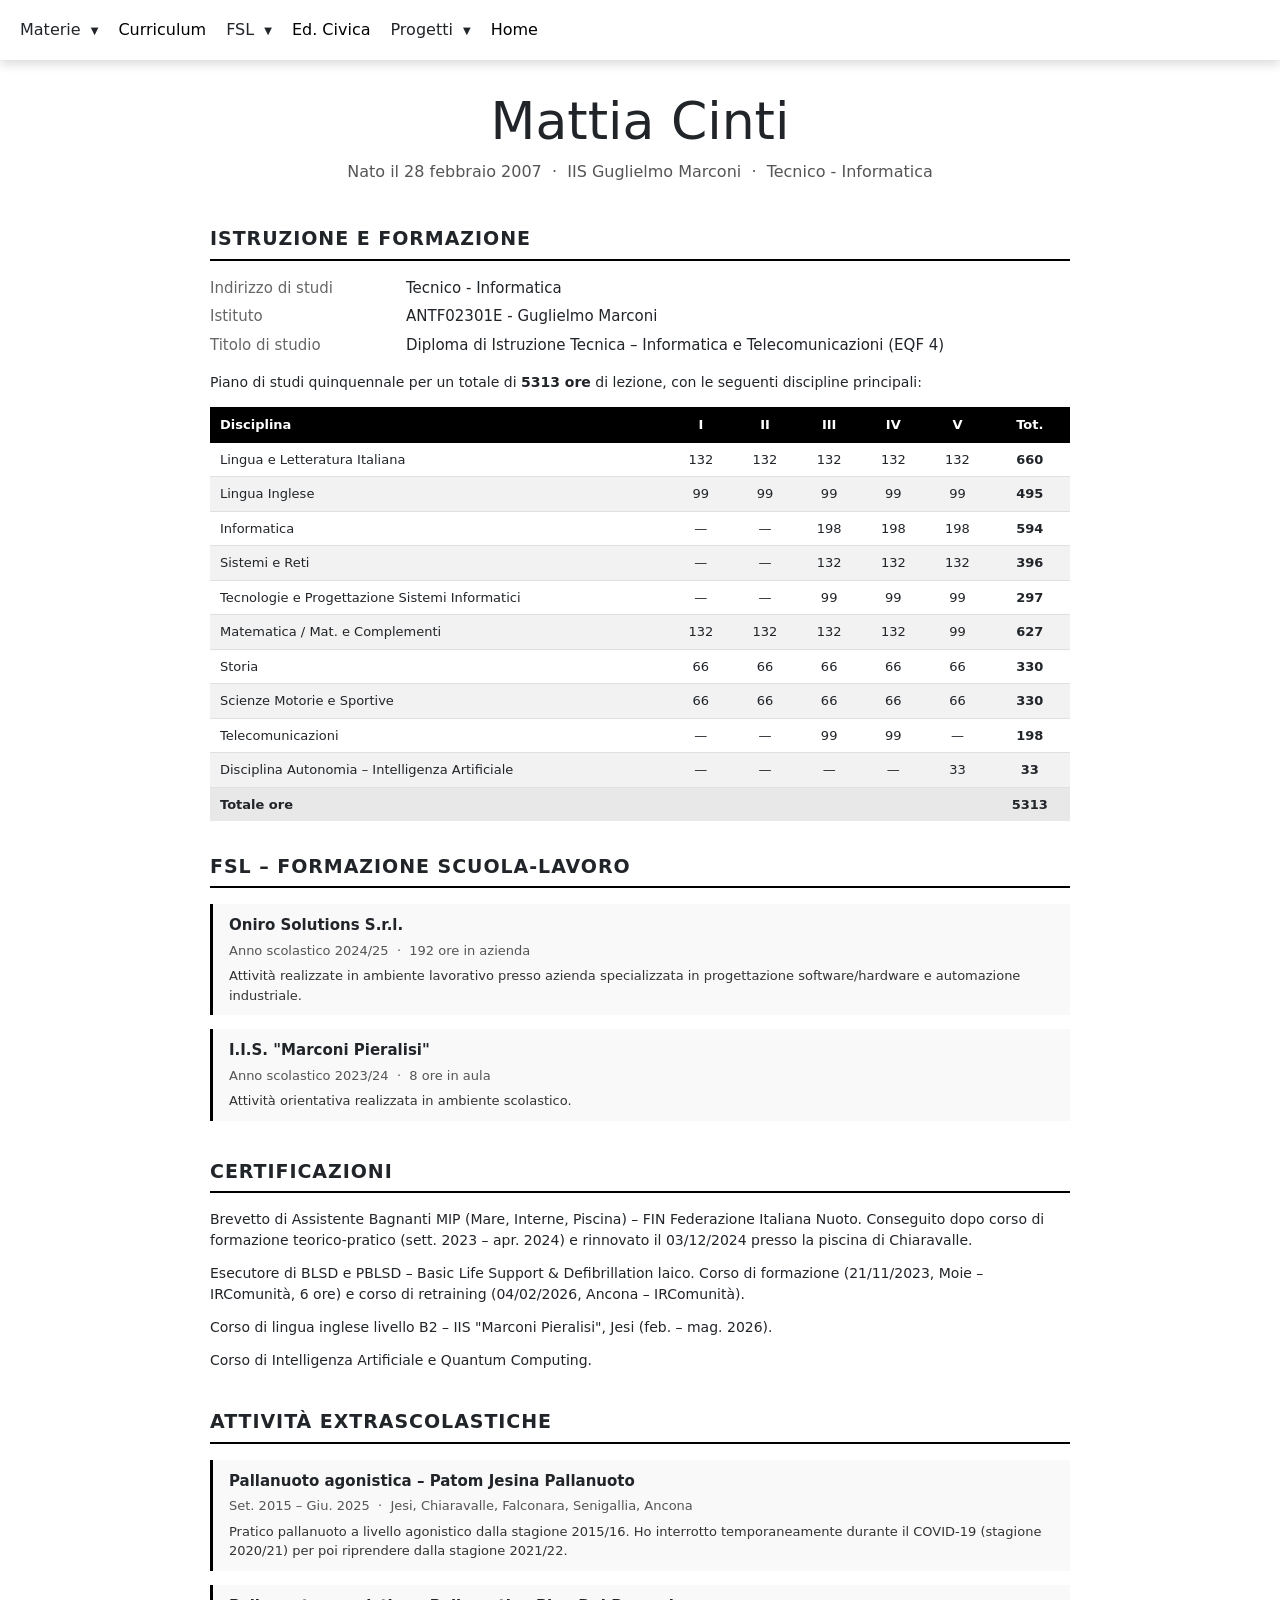
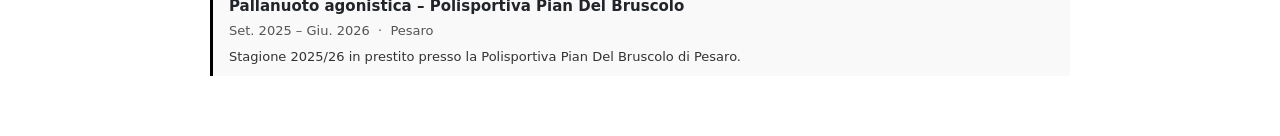
==== curriculum.html @ 4fc4c675 "Caricamento file" ====
<!DOCTYPE html>
<html lang="it">

<head>
    <link href="https://cdn.jsdelivr.net/npm/bootstrap@5.3.8/dist/css/bootstrap.min.css" rel="stylesheet"
        integrity="sha384-sRIl4kxILFvY47J16cr9ZwB07vP4J8+LH7qKQnuqkuIAvNWLzeN8tE5YBujZqJLB" crossorigin="anonymous">
    <script src="https://cdn.jsdelivr.net/npm/bootstrap@5.3.8/dist/js/bootstrap.bundle.min.js"
        integrity="sha384-FKyoEForCGlyvwx9Hj09JcYn3nv7wiPVlz7YYwJrWVcXK/BmnVDxM+D2scQbITxI"
        crossorigin="anonymous"></script>
    <link rel="stylesheet" href="style.css">
    <meta charset="UTF-8">
    <meta name="viewport" content="width=device-width, initial-scale=1.0">
    <title>Curriculum</title>
</head>

<body>
    <nav>
        <ul class="navbar">
            <li class="dropdown">
                <a data-text="Progetti">Materie <span class="freccia">▼</span></a>
                <ul class="dropdown-menu">
                    <li><a href="materie_umanistiche.html">Area umanistica</a></li>
                    <li><a href="materie_scientifiche.html">Area scientifica</a></li>
                </ul>
            </li>
            <li><a href="curriculum.html">Curriculum</a></li>
            <li class="dropdown">
                <a data-text="FSL">FSL <span class="freccia">▼</span></a>
                <ul class="dropdown-menu">
                    <li><a href="fsl_azienda_ospitante.html">L'azienda ospitante</a></li>
                    <li><a href="fsl_percorso.html">Il mio percorso</a></li>
                </ul>
            </li>
            <li><a href="ed_civica.html">Ed. Civica</a></li>
            <li class="dropdown">
                <a data-text="Progetti">Progetti <span class="freccia">▼</span></a>
                <ul class="dropdown-menu">
                    <li><a href="progetti_anno.html">Progetto dell'anno</a></li>
                    <li><a href="progetti_attività.html">Attività extrascolastiche</a></li>
                </ul>
            </li>
            <li><a href="home.html">Home</a></li>
        </ul>
    </nav>

    <main>
        <div class="curriculum">

            <h1>Mattia Cinti</h1>
            <p class="sottotitolo">Nato il 28 febbraio 2007 &nbsp;·&nbsp; IIS Guglielmo Marconi &nbsp;·&nbsp; Tecnico -
                Informatica</p>

            <!-- ISTRUZIONE E FORMAZIONE -->
            <div class="cv-section">
                <div class="cv-section-title">Istruzione e Formazione</div>

                <div class="cv-info-grid" style="margin-bottom:16px;">
                    <span class="label">Indirizzo di studi</span>
                    <span class="value">Tecnico - Informatica</span>
                    <span class="label">Istituto</span>
                    <span class="value">ANTF02301E - Guglielmo Marconi</span>
                    <span class="label">Titolo di studio</span>
                    <span class="value">Diploma di Istruzione Tecnica – Informatica e Telecomunicazioni (EQF 4)</span>
                </div>

                <p style="font-size: clamp(12px,1.8vw,14px); margin-bottom:14px;">
                    Piano di studi quinquennale per un totale di <strong>5313 ore</strong> di lezione, con le seguenti
                    discipline principali:
                </p>

                <div style="overflow-x:auto;">
                    <table class="cv-table">
                        <thead>
                            <tr>
                                <th>Disciplina</th>
                                <th style="text-align:center;">I</th>
                                <th style="text-align:center;">II</th>
                                <th style="text-align:center;">III</th>
                                <th style="text-align:center;">IV</th>
                                <th style="text-align:center;">V</th>
                                <th style="text-align:center;">Tot.</th>
                            </tr>
                        </thead>
                        <tbody>
                            <tr>
                                <td>Lingua e Letteratura Italiana</td>
                                <td style="text-align:center;">132</td>
                                <td style="text-align:center;">132</td>
                                <td style="text-align:center;">132</td>
                                <td style="text-align:center;">132</td>
                                <td style="text-align:center;">132</td>
                                <td style="text-align:center;"><strong>660</strong></td>
                            </tr>
                            <tr>
                                <td>Lingua Inglese</td>
                                <td style="text-align:center;">99</td>
                                <td style="text-align:center;">99</td>
                                <td style="text-align:center;">99</td>
                                <td style="text-align:center;">99</td>
                                <td style="text-align:center;">99</td>
                                <td style="text-align:center;"><strong>495</strong></td>
                            </tr>
                            <tr>
                                <td>Informatica</td>
                                <td style="text-align:center;">—</td>
                                <td style="text-align:center;">—</td>
                                <td style="text-align:center;">198</td>
                                <td style="text-align:center;">198</td>
                                <td style="text-align:center;">198</td>
                                <td style="text-align:center;"><strong>594</strong></td>
                            </tr>
                            <tr>
                                <td>Sistemi e Reti</td>
                                <td style="text-align:center;">—</td>
                                <td style="text-align:center;">—</td>
                                <td style="text-align:center;">132</td>
                                <td style="text-align:center;">132</td>
                                <td style="text-align:center;">132</td>
                                <td style="text-align:center;"><strong>396</strong></td>
                            </tr>
                            <tr>
                                <td>Tecnologie e Progettazione Sistemi Informatici</td>
                                <td style="text-align:center;">—</td>
                                <td style="text-align:center;">—</td>
                                <td style="text-align:center;">99</td>
                                <td style="text-align:center;">99</td>
                                <td style="text-align:center;">99</td>
                                <td style="text-align:center;"><strong>297</strong></td>
                            </tr>
                            <tr>
                                <td>Matematica / Mat. e Complementi</td>
                                <td style="text-align:center;">132</td>
                                <td style="text-align:center;">132</td>
                                <td style="text-align:center;">132</td>
                                <td style="text-align:center;">132</td>
                                <td style="text-align:center;">99</td>
                                <td style="text-align:center;"><strong>627</strong></td>
                            </tr>
                            <tr>
                                <td>Storia</td>
                                <td style="text-align:center;">66</td>
                                <td style="text-align:center;">66</td>
                                <td style="text-align:center;">66</td>
                                <td style="text-align:center;">66</td>
                                <td style="text-align:center;">66</td>
                                <td style="text-align:center;"><strong>330</strong></td>
                            </tr>
                            <tr>
                                <td>Scienze Motorie e Sportive</td>
                                <td style="text-align:center;">66</td>
                                <td style="text-align:center;">66</td>
                                <td style="text-align:center;">66</td>
                                <td style="text-align:center;">66</td>
                                <td style="text-align:center;">66</td>
                                <td style="text-align:center;"><strong>330</strong></td>
                            </tr>
                            <tr>
                                <td>Telecomunicazioni</td>
                                <td style="text-align:center;">—</td>
                                <td style="text-align:center;">—</td>
                                <td style="text-align:center;">99</td>
                                <td style="text-align:center;">99</td>
                                <td style="text-align:center;">—</td>
                                <td style="text-align:center;"><strong>198</strong></td>
                            </tr>
                            <tr>
                                <td>Disciplina Autonomia – Intelligenza Artificiale</td>
                                <td style="text-align:center;">—</td>
                                <td style="text-align:center;">—</td>
                                <td style="text-align:center;">—</td>
                                <td style="text-align:center;">—</td>
                                <td style="text-align:center;">33</td>
                                <td style="text-align:center;"><strong>33</strong></td>
                            </tr>
                        </tbody>
                        <tfoot>
                            <tr>
                                <td>Totale ore</td>
                                <td colspan="5"></td>
                                <td style="text-align:center;">5313</td>
                            </tr>
                        </tfoot>
                    </table>
                </div>
                <br>


                <!-- FSl -->
                <div class="cv-section">
                    <div class="cv-section-title">FSL – Formazione Scuola-Lavoro</div>

                    <div class="cv-card">
                        <div class="cv-card-title">Oniro Solutions S.r.l.</div>
                        <div class="cv-card-sub">Anno scolastico 2024/25 &nbsp;·&nbsp; 192 ore in azienda</div>
                        <div class="cv-card-desc">Attività realizzate in ambiente lavorativo presso azienda
                            specializzata in progettazione software/hardware e automazione industriale.</div>
                    </div>

                    <div class="cv-card">
                        <div class="cv-card-title">I.I.S. "Marconi Pieralisi"</div>
                        <div class="cv-card-sub">Anno scolastico 2023/24 &nbsp;·&nbsp; 8 ore in aula</div>
                        <div class="cv-card-desc">Attività orientativa realizzata in ambiente scolastico.</div>
                    </div>
                </div>

                <!-- CERTIFICAZIONI -->
                <div class="cv-section">
                    <div class="cv-section-title">Certificazioni</div>

                    <div class="cv-cert">
                        Brevetto di Assistente Bagnanti MIP (Mare, Interne, Piscina) – FIN Federazione Italiana Nuoto.
                        Conseguito dopo corso di formazione teorico-pratico (sett. 2023 – apr. 2024) e rinnovato il
                        03/12/2024 presso la piscina di Chiaravalle.
                    </div>

                    <div class="cv-cert">
                        Esecutore di BLSD e PBLSD – Basic Life Support &amp; Defibrillation laico. Corso di formazione
                        (21/11/2023, Moie – IRComunità, 6 ore) e corso di retraining (04/02/2026, Ancona – IRComunità).
                    </div>

                    <div class="cv-cert">
                        Corso di lingua inglese livello B2 – IIS "Marconi Pieralisi", Jesi (feb. – mag. 2026).
                    </div>

                    <div class="cv-cert">
                        Corso di Intelligenza Artificiale e Quantum Computing.
                    </div>
                </div>

                <!-- ATTIVITÀ EXTRASCOLASTICHE -->
                <div class="cv-section">
                    <div class="cv-section-title">Attività Extrascolastiche</div>

                    <div class="cv-card">
                        <div class="cv-card-title">Pallanuoto agonistica – Patom Jesina Pallanuoto</div>
                        <div class="cv-card-sub">Set. 2015 – Giu. 2025 &nbsp;·&nbsp; Jesi, Chiaravalle, Falconara,
                            Senigallia, Ancona</div>
                        <div class="cv-card-desc">Pratico pallanuoto a livello agonistico dalla stagione 2015/16. Ho
                            interrotto temporaneamente durante il COVID-19 (stagione 2020/21) per poi riprendere dalla
                            stagione 2021/22.</div>
                    </div>

                    <div class="cv-card">
                        <div class="cv-card-title">Pallanuoto agonistica – Polisportiva Pian Del Bruscolo</div>
                        <div class="cv-card-sub">Set. 2025 – Giu. 2026 &nbsp;·&nbsp; Pesaro</div>
                        <div class="cv-card-desc">Stagione 2025/26 in prestito presso la Polisportiva Pian Del Bruscolo
                            di Pesaro.</div>
                    </div>
                </div>

            </div>
    </main>

</body>

</html>
---- style.css ----
/*STILI PER INDEX E HOME*/
.home {
    border: 2px;
    margin-left: auto;
    margin-top: 300px;
    margin-right: auto;
    font-size: 15px; /* 1. Impedisce al testo di allargarsi all'infinito su schermi grandi */
    max-width: 500px;

    /* 2. Permette al blocco di stringersi fluidamente sugli schermi piccoli */
    width: 100%;

    /* Opzionale: distanzia il testo dai bordi dello schermo quando la pagina è piccolissima */
    padding: 0 20px;
    box-sizing: border-box;
}

.home h1 {
    text-align: center;
    /* Usiamo clamp anche qui: se la pagina si rimpicciolisce (anche in altezza), 
       il titolo gigante da 70px scende fino a un minimo di 28px per non occupare tutto lo schermo */
    font-size: clamp(28px, 6vw, 70px);
    margin-top: 20px;
    margin-bottom: 20px;
}

.home p {
    font-size: clamp(10px, 2vw, 15px);
}

p {
    margin-top: 0;
    /* Rimuove lo spazio sopra il paragrafo */
    margin-bottom: 8px;
    /* Riduce lo spazio sotto (il default del browser di solito è circa 16px) */
}

body {
    margin: 0;
    padding: -0;
}

/*-----------------------------------------------------*/

/*STILi DELLA NAVBAR*/
.navbar {
    position: -webkit-sticky;
    /* Supporto per versioni precedenti di Safari */
    position: sticky;
    /* Rende la navbar "appiccicosa" */
    position: fixed;
    /* Blocca la navbar rispetto allo schermo */
    top: 0;
    /* La attacca al bordo superiore */
    left: 0;
    /* La attacca al bordo sinistro */
    width: 100%;
    /* La fa estendere per tutta la larghezza */
    height: 60px;
    /* Imposta un'altezza alla navbar */
    background-color: #ffffff;
    z-index: 1000;
    /* Serve a far sì che la navbar passi SOPRA agli altri elementi */
    list-style: none;
    /* Rimuove i pallini neri della lista */
    margin: 0;
    /* Rimuove i margini predefiniti */
    padding: 0;
    /* Rimuove il rientro predefinito a sinistra */

    display: flex;
    /* Mette gli elementi uno di fianco all'altro */
    justify-content: flex-start;
    /* Allinea tutti gli elementi a SINISTRA */
    gap: 20px;
    /* Crea uno spazio uniforme tra un link e l'altro */
    padding: 15px 20px;
    /* Spazio interno per non far toccare i bordi dello schermo */
    box-shadow: 0 4px 10px rgba(0, 0, 0, 0.15);
    box-sizing: border-box;

}

.navbar a {
    text-decoration: none;
    /* !!! Questa è la riga che rimuove la sottolineatura !!! */
    color: #000000;
    /* Scegli il colore del testo (es. bianco) */
    transition: color 0.3s;
    /* Rende fluido il cambio colore al passaggio del mouse */
    font-weight: normal;
    /* Stato normale: testo regolare */
}

.navbar a:hover {
    font-weight: bold;
    /* Diventa in grassetto al passaggio del mouse */
}

/* Prepara il punto di ancoraggio per il sotto-menu */
.dropdown {
    position: relative;
}

/* 1. NASCONDILMENTO DI DEFAULT E STILE DEL SOTTO-MENU */
.dropdown-menu {
    display: none;
    /* Nasconde il menu di default */
    position: absolute;
    /* Lo sgancia dal flusso normale della navbar */
    top: 100%;
    /* Lo posiziona esattamente sotto la navbar */
    left: 0;
    background-color: #ffffff;
    /* Stesso colore della navbar per continuità */
    list-style: none;
    padding: 10px 0;
    margin: 0;
    min-width: 160px;
    /* Larghezza minima del rettangolo a tendina */
    box-shadow: 0 4px 10px rgba(0, 0, 0, 0.15);
    /* Ombra lieve sotto la tendina */
}

/* Stile dei link interni al sotto-menu */
.dropdown-menu li a {
    padding: 10px 20px;
    display: block;
    /* Fa sì che il link occupi tutta la riga */
    white-space: nowrap;
    /* Evita che il testo vada a capo */
}

/* 2. LA MAGIA: Fai comparire il menu quando passi il mouse su .dropdown */
.dropdown:hover .dropdown-menu {
    display: block;
    /* Mostra il menu in cascata */
}

/* Opzionale: un piccolo dettaglio estetico per la frecciatina */
.freccia {
    font-size: 10px;
    margin-left: 5px;
    vertical-align: middle;
}

/*STILI PER FSL*/
.fsl {
    border: 2px;
    margin-left: auto;
    margin-top: 100px;
    margin-right: auto;
    font-size: 15px;
    /* 1. Impedisce al testo di allargarsi all'infinito su schermi grandi */
    max-width: 1000px;

    /* 2. Permette al blocco di stringersi fluidamente sugli schermi piccoli */
    width: 100%;

    /* Opzionale: distanzia il testo dai bordi dello schermo quando la pagina è piccolissima */
    padding: 0 20px;
    box-sizing: border-box;
}

.immagine-centrata {

    display: block;
    /* 1. Trasforma l'immagine in un blocco */
    margin-left: auto;
    /* 2. Calcola automaticamente lo spazio a sinistra */
    margin-right: auto;
    /* 3. Calcola automaticamente lo spazio a destra */

    /* Opzionale: rende l'immagine responsive così non esce dagli schermi piccoli */
    max-width: 100%;
    height: auto;

}



/*STILE PER IL CURRICULUM*/
/* Stili specifici per la pagina curriculum */
.curriculum {
    margin-left: auto;
    margin-top: 90px;
    margin-right: auto;
    margin-bottom: 60px;
    max-width: 900px;
    width: 100%;
    padding: 0 20px;
    box-sizing: border-box;
    font-size: 15px;
}

.curriculum h1 {
    font-size: clamp(28px, 5vw, 52px);
    text-align: center;
    margin-bottom: 8px;
}

.curriculum .sottotitolo {
    text-align: center;
    font-size: clamp(12px, 2vw, 16px);
    color: #555;
    margin-bottom: 40px;
}

/* Sezioni principali */
.cv-section {
    margin-bottom: 36px;
}

.cv-section-title {
    font-size: clamp(14px, 2.2vw, 19px);
    font-weight: bold;
    border-bottom: 2px solid #000;
    padding-bottom: 6px;
    margin-bottom: 16px;
    text-transform: uppercase;
    letter-spacing: 0.05em;
}

/* Righe info base */
.cv-info-grid {
    display: grid;
    grid-template-columns: 180px 1fr;
    gap: 6px 16px;
    font-size: clamp(12px, 1.8vw, 15px);
}

.cv-info-grid .label {
    color: #666;
}

.cv-info-grid .value {
    font-weight: 500;
}

/* Card esperienza / attività */
.cv-card {
    border-left: 3px solid #000;
    padding: 10px 16px;
    margin-bottom: 14px;
    background-color: #f9f9f9;
}

.cv-card .cv-card-title {
    font-weight: bold;
    font-size: clamp(13px, 1.9vw, 15px);
    margin-bottom: 4px;
}

.cv-card .cv-card-sub {
    font-size: clamp(11px, 1.6vw, 13px);
    color: #555;
    margin-bottom: 4px;
}

.cv-card .cv-card-desc {
    font-size: clamp(11px, 1.6vw, 13px);
    color: #333;
    margin-top: 6px;
}

/* Tabella piano di studi */
.cv-table {
    width: 100%;
    border-collapse: collapse;
    font-size: clamp(10px, 1.5vw, 13px);
    margin-bottom: 8px;
}

.cv-table thead tr {
    background-color: #000;
    color: #fff;
}

.cv-table thead th {
    padding: 8px 10px;
    text-align: left;
    font-weight: 600;
}

.cv-table tbody tr:nth-child(even) {
    background-color: #f2f2f2;
}

.cv-table tbody td {
    padding: 7px 10px;
    border-bottom: 1px solid #e0e0e0;
}

.cv-table tfoot tr {
    background-color: #e8e8e8;
    font-weight: bold;
}

.cv-table tfoot td {
    padding: 7px 10px;
}

/* Certificazioni */
.cv-cert {
    display: flex;
    align-items: flex-start;
    gap: 12px;
    margin-bottom: 12px;
    font-size: clamp(12px, 1.7vw, 14px);
}
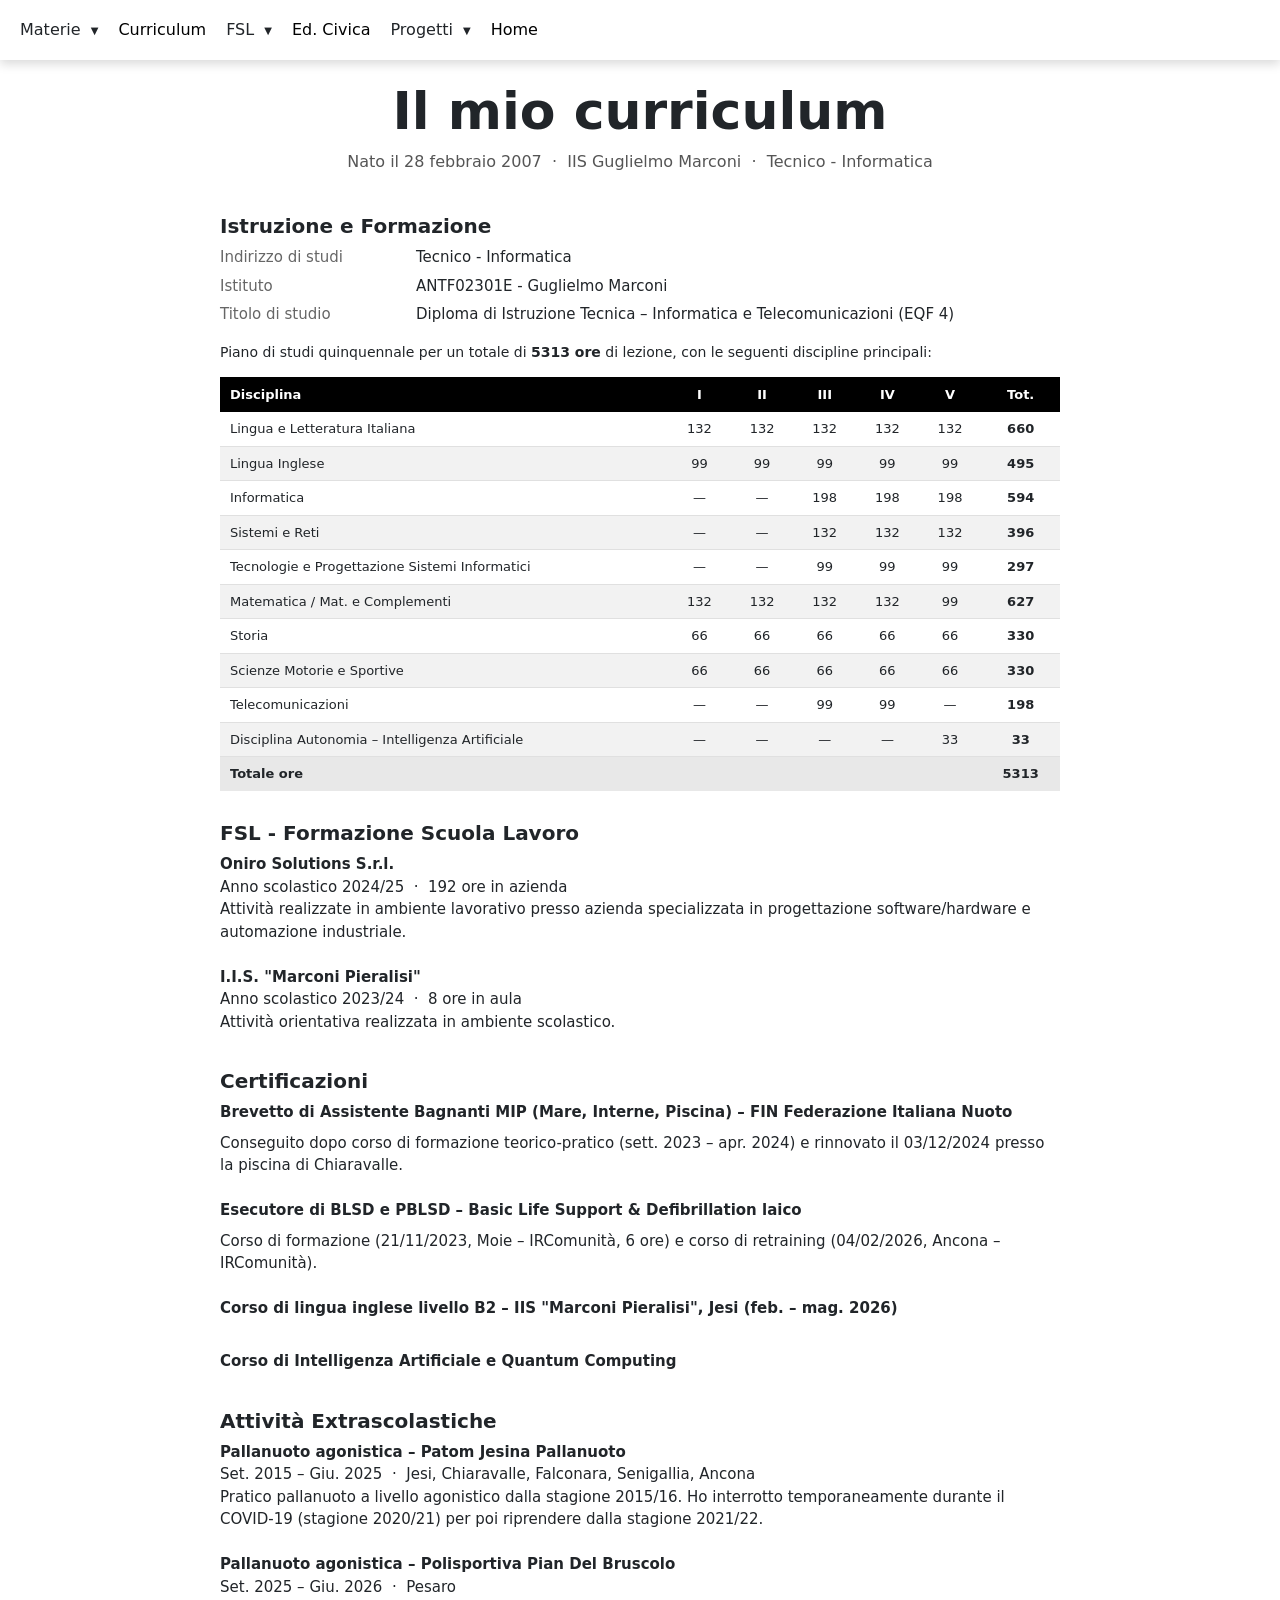
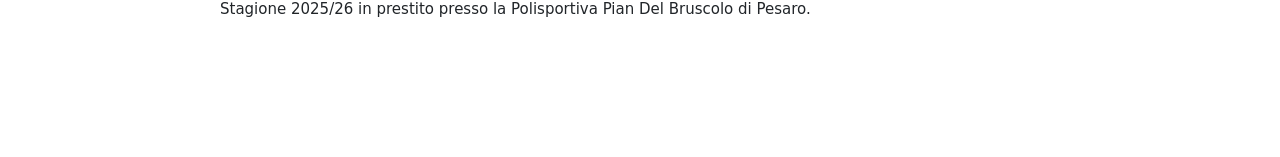
==== commit e97bf6c9: "Modifiche grafiche e strutturali al sito" ====
--- a/curriculum.html
+++ b/curriculum.html
@@ -39,20 +39,20 @@
                     <li><a href="progetti_attività.html">Attività extrascolastiche</a></li>
                 </ul>
             </li>
-            <li><a href="home.html">Home</a></li>
+            <li><a href="index.html">Home</a></li>
         </ul>
     </nav>
 
     <main>
         <div class="curriculum">
 
-            <h1>Mattia Cinti</h1>
+            <h1><b>Il mio curriculum</b></h1>
             <p class="sottotitolo">Nato il 28 febbraio 2007 &nbsp;·&nbsp; IIS Guglielmo Marconi &nbsp;·&nbsp; Tecnico -
                 Informatica</p>
 
             <!-- ISTRUZIONE E FORMAZIONE -->
             <div class="cv-section">
-                <div class="cv-section-title">Istruzione e Formazione</div>
+                <div><h5><b>Istruzione e Formazione</b></h5></div>
 
                 <div class="cv-info-grid" style="margin-bottom:16px;">
                     <span class="label">Indirizzo di studi</span>
@@ -187,17 +187,18 @@
 
                 <!-- FSl -->
                 <div class="cv-section">
-                    <div class="cv-section-title">FSL – Formazione Scuola-Lavoro</div>
-
-                    <div class="cv-card">
-                        <div class="cv-card-title">Oniro Solutions S.r.l.</div>
-                        <div class="cv-card-sub">Anno scolastico 2024/25 &nbsp;·&nbsp; 192 ore in azienda</div>
-                        <div class="cv-card-desc">Attività realizzate in ambiente lavorativo presso azienda
+                    <h5><b>FSL - Formazione Scuola Lavoro</b></h5>
+
+                    <div class="">
+                        <div><b>Oniro Solutions S.r.l.</b></div>
+                        <div>Anno scolastico 2024/25 &nbsp;·&nbsp; 192 ore in azienda</div>
+                        <div>Attività realizzate in ambiente lavorativo presso azienda
                             specializzata in progettazione software/hardware e automazione industriale.</div>
                     </div>
-
-                    <div class="cv-card">
-                        <div class="cv-card-title">I.I.S. "Marconi Pieralisi"</div>
+                    <br>
+
+                    <div>
+                        <div class="cv-card-title"><b>I.I.S. "Marconi Pieralisi"</b></div>
                         <div class="cv-card-sub">Anno scolastico 2023/24 &nbsp;·&nbsp; 8 ore in aula</div>
                         <div class="cv-card-desc">Attività orientativa realizzata in ambiente scolastico.</div>
                     </div>
@@ -205,45 +206,48 @@
 
                 <!-- CERTIFICAZIONI -->
                 <div class="cv-section">
-                    <div class="cv-section-title">Certificazioni</div>
-
-                    <div class="cv-cert">
-                        Brevetto di Assistente Bagnanti MIP (Mare, Interne, Piscina) – FIN Federazione Italiana Nuoto.
-                        Conseguito dopo corso di formazione teorico-pratico (sett. 2023 – apr. 2024) e rinnovato il
+                    <h5><b>Certificazioni</b></h5>
+
+                    <div>
+                        <p><b>Brevetto di Assistente Bagnanti MIP (Mare, Interne, Piscina) – FIN Federazione Italiana Nuoto</b></p> Conseguito dopo corso di formazione teorico-pratico (sett. 2023 – apr. 2024) e rinnovato il
                         03/12/2024 presso la piscina di Chiaravalle.
                     </div>
-
-                    <div class="cv-cert">
-                        Esecutore di BLSD e PBLSD – Basic Life Support &amp; Defibrillation laico. Corso di formazione
+                    <br>
+
+                    <div>
+                        <p><b>Esecutore di BLSD e PBLSD – Basic Life Support &amp; Defibrillation laico</b></p>
+                        Corso di formazione
                         (21/11/2023, Moie – IRComunità, 6 ore) e corso di retraining (04/02/2026, Ancona – IRComunità).
                     </div>
-
-                    <div class="cv-cert">
-                        Corso di lingua inglese livello B2 – IIS "Marconi Pieralisi", Jesi (feb. – mag. 2026).
-                    </div>
-
-                    <div class="cv-cert">
-                        Corso di Intelligenza Artificiale e Quantum Computing.
+                    <br>
+
+                    <div>
+                        <p><b>Corso di lingua inglese livello B2 – IIS "Marconi Pieralisi", Jesi (feb. – mag. 2026)</b></p>
+                    </div>
+                    <br>
+
+                    <div>
+                        <p><b>Corso di Intelligenza Artificiale e Quantum Computing</b></p>
                     </div>
                 </div>
 
                 <!-- ATTIVITÀ EXTRASCOLASTICHE -->
-                <div class="cv-section">
-                    <div class="cv-section-title">Attività Extrascolastiche</div>
-
-                    <div class="cv-card">
-                        <div class="cv-card-title">Pallanuoto agonistica – Patom Jesina Pallanuoto</div>
-                        <div class="cv-card-sub">Set. 2015 – Giu. 2025 &nbsp;·&nbsp; Jesi, Chiaravalle, Falconara,
+                <div>
+                    <h5><b>Attività Extrascolastiche</b></h5>
+
+                    <div>
+                        <div><b>Pallanuoto agonistica – Patom Jesina Pallanuoto</b></div>
+                        <div>Set. 2015 – Giu. 2025 &nbsp;·&nbsp; Jesi, Chiaravalle, Falconara,
                             Senigallia, Ancona</div>
-                        <div class="cv-card-desc">Pratico pallanuoto a livello agonistico dalla stagione 2015/16. Ho
+                        <div>Pratico pallanuoto a livello agonistico dalla stagione 2015/16. Ho
                             interrotto temporaneamente durante il COVID-19 (stagione 2020/21) per poi riprendere dalla
                             stagione 2021/22.</div>
                     </div>
-
-                    <div class="cv-card">
-                        <div class="cv-card-title">Pallanuoto agonistica – Polisportiva Pian Del Bruscolo</div>
-                        <div class="cv-card-sub">Set. 2025 – Giu. 2026 &nbsp;·&nbsp; Pesaro</div>
-                        <div class="cv-card-desc">Stagione 2025/26 in prestito presso la Polisportiva Pian Del Bruscolo
+                    <br>
+                    <div>
+                        <div><b>Pallanuoto agonistica – Polisportiva Pian Del Bruscolo</b></div>
+                        <div>Set. 2025 – Giu. 2026 &nbsp;·&nbsp; Pesaro</div>
+                        <div>Stagione 2025/26 in prestito presso la Polisportiva Pian Del Bruscolo
                             di Pesaro.</div>
                     </div>
                 </div>
--- a/style.css
+++ b/style.css
@@ -2,16 +2,17 @@
 .home {
     border: 2px;
     margin-left: auto;
-    margin-top: 300px;
+    margin-top: 120px;
     margin-right: auto;
     font-size: 15px; /* 1. Impedisce al testo di allargarsi all'infinito su schermi grandi */
     max-width: 500px;
+    margin-bottom: 0 30px;
 
     /* 2. Permette al blocco di stringersi fluidamente sugli schermi piccoli */
     width: 100%;
 
     /* Opzionale: distanzia il testo dai bordi dello schermo quando la pagina è piccolissima */
-    padding: 0 20px;
+    padding: 0 30px;
     box-sizing: border-box;
 }
 
@@ -144,11 +145,36 @@
     vertical-align: middle;
 }
 
+/* ---------------------------------------------------
+   NAVBAR RESPONSIVE – schermi piccoli (telefono verticale)
+   --------------------------------------------------- */
+@media (max-width: 600px) {
+    .navbar {
+        gap: 10px;        /* Riduce lo spazio tra i link */
+        padding: 0 10px;  /* Riduce il padding laterale */
+    }
+
+    .navbar a {
+        font-size: 12px;  /* Rimpicciolisce il testo dei link */
+    }
+}
+
+@media (max-width: 430px) {
+    .navbar a {
+        font-size: 11px;
+    }
+
+    .navbar {
+        gap: 6px;
+        padding: 0 8px;
+    }
+}
+
 /*STILI PER FSL*/
 .fsl {
     border: 2px;
     margin-left: auto;
-    margin-top: 100px;
+    margin-top: 80px;
     margin-right: auto;
     font-size: 15px;
     /* 1. Impedisce al testo di allargarsi all'infinito su schermi grandi */
@@ -158,8 +184,9 @@
     width: 100%;
 
     /* Opzionale: distanzia il testo dai bordi dello schermo quando la pagina è piccolissima */
-    padding: 0 20px;
+    padding: 0 40px 40px 40px;
     box-sizing: border-box;
+    margin-bottom: 60px;
 }
 
 .immagine-centrata {
@@ -177,18 +204,16 @@
 
 }
 
-
-
 /*STILE PER IL CURRICULUM*/
 /* Stili specifici per la pagina curriculum */
 .curriculum {
     margin-left: auto;
-    margin-top: 90px;
+    margin-top: 80px;
     margin-right: auto;
     margin-bottom: 60px;
     max-width: 900px;
     width: 100%;
-    padding: 0 20px;
+    padding: 0 30px 40px 30px;
     box-sizing: border-box;
     font-size: 15px;
 }
@@ -211,15 +236,6 @@
     margin-bottom: 36px;
 }
 
-.cv-section-title {
-    font-size: clamp(14px, 2.2vw, 19px);
-    font-weight: bold;
-    border-bottom: 2px solid #000;
-    padding-bottom: 6px;
-    margin-bottom: 16px;
-    text-transform: uppercase;
-    letter-spacing: 0.05em;
-}
 
 /* Righe info base */
 .cv-info-grid {
@@ -243,24 +259,6 @@
     padding: 10px 16px;
     margin-bottom: 14px;
     background-color: #f9f9f9;
-}
-
-.cv-card .cv-card-title {
-    font-weight: bold;
-    font-size: clamp(13px, 1.9vw, 15px);
-    margin-bottom: 4px;
-}
-
-.cv-card .cv-card-sub {
-    font-size: clamp(11px, 1.6vw, 13px);
-    color: #555;
-    margin-bottom: 4px;
-}
-
-.cv-card .cv-card-desc {
-    font-size: clamp(11px, 1.6vw, 13px);
-    color: #333;
-    margin-top: 6px;
 }
 
 /* Tabella piano di studi */
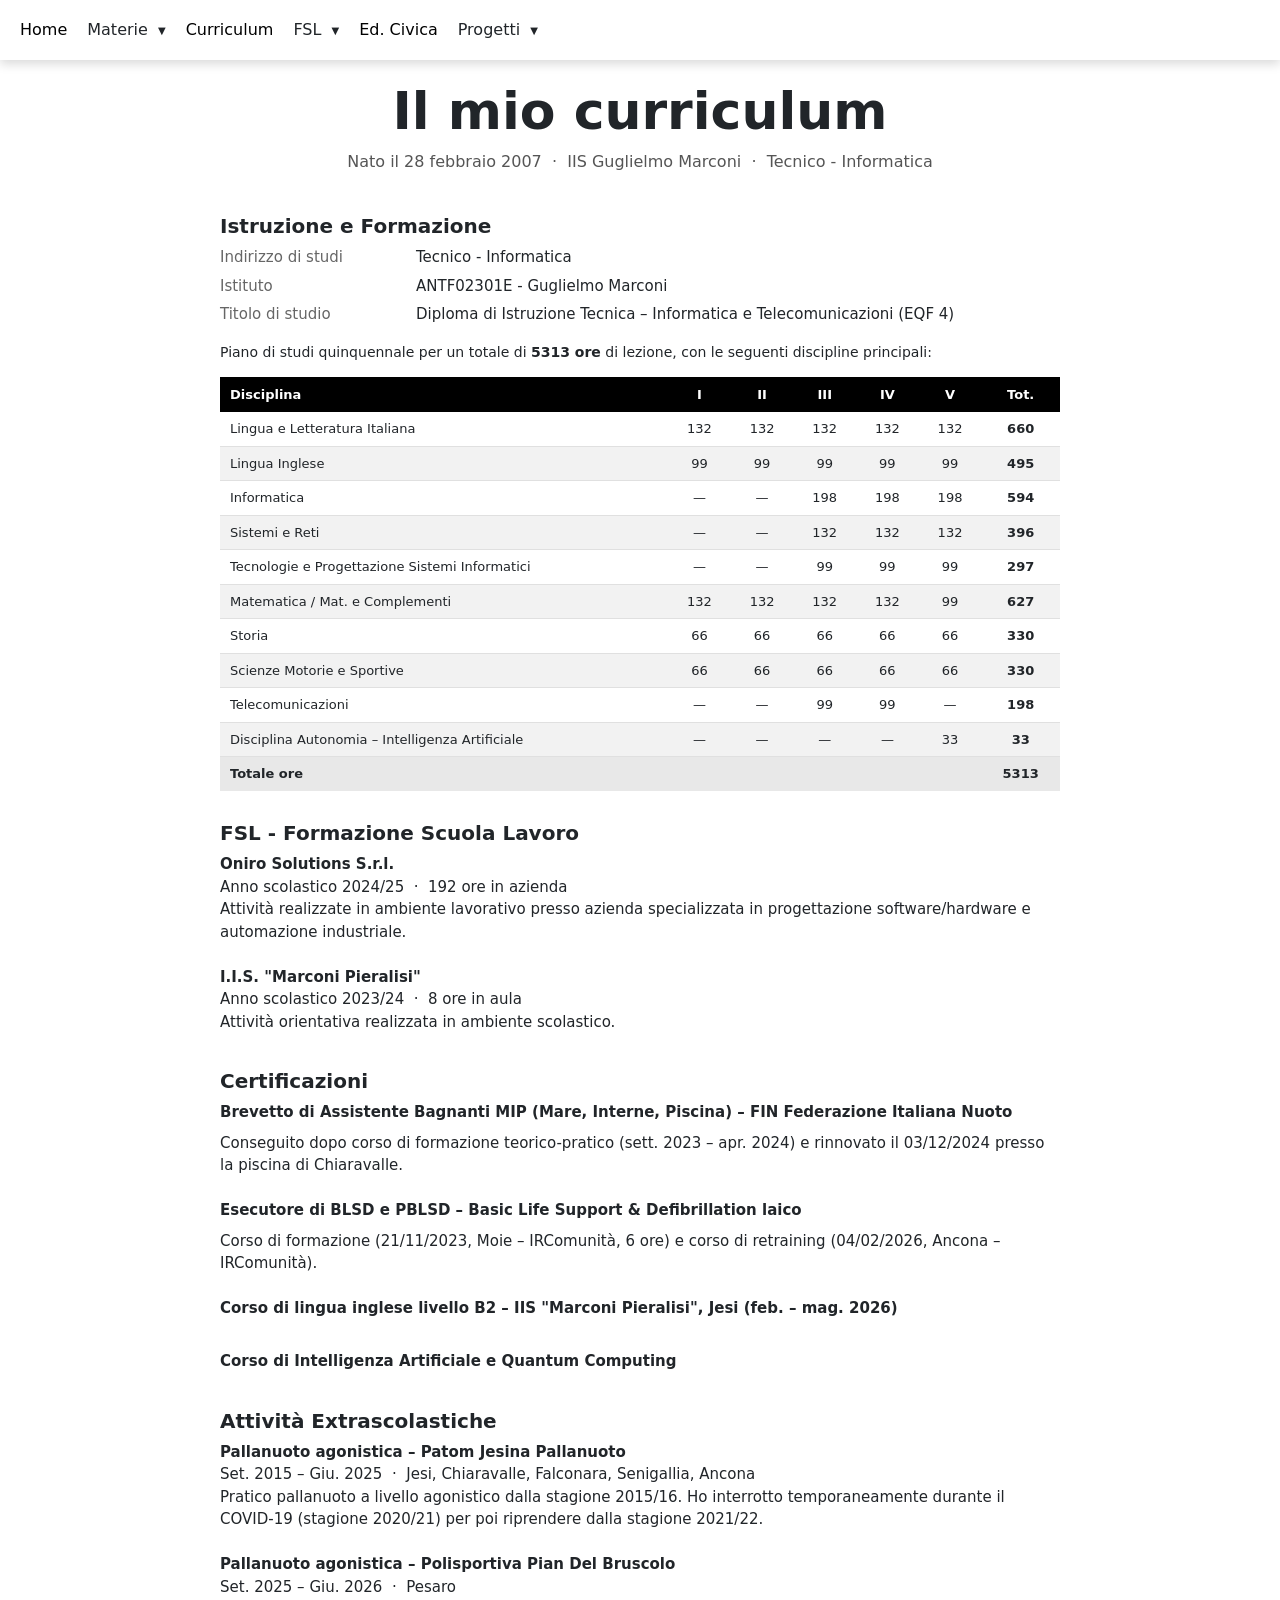
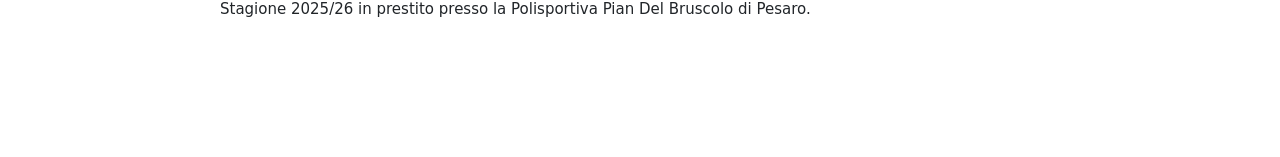
==== commit 9aec5025: "Spostamento sezione home" ====
--- a/curriculum.html
+++ b/curriculum.html
@@ -16,6 +16,7 @@
 <body>
     <nav>
         <ul class="navbar">
+            <li><a href="index.html">Home</a></li>
             <li class="dropdown">
                 <a data-text="Progetti">Materie <span class="freccia">▼</span></a>
                 <ul class="dropdown-menu">
@@ -39,7 +40,7 @@
                     <li><a href="progetti_attività.html">Attività extrascolastiche</a></li>
                 </ul>
             </li>
-            <li><a href="index.html">Home</a></li>
+            
         </ul>
     </nav>
 
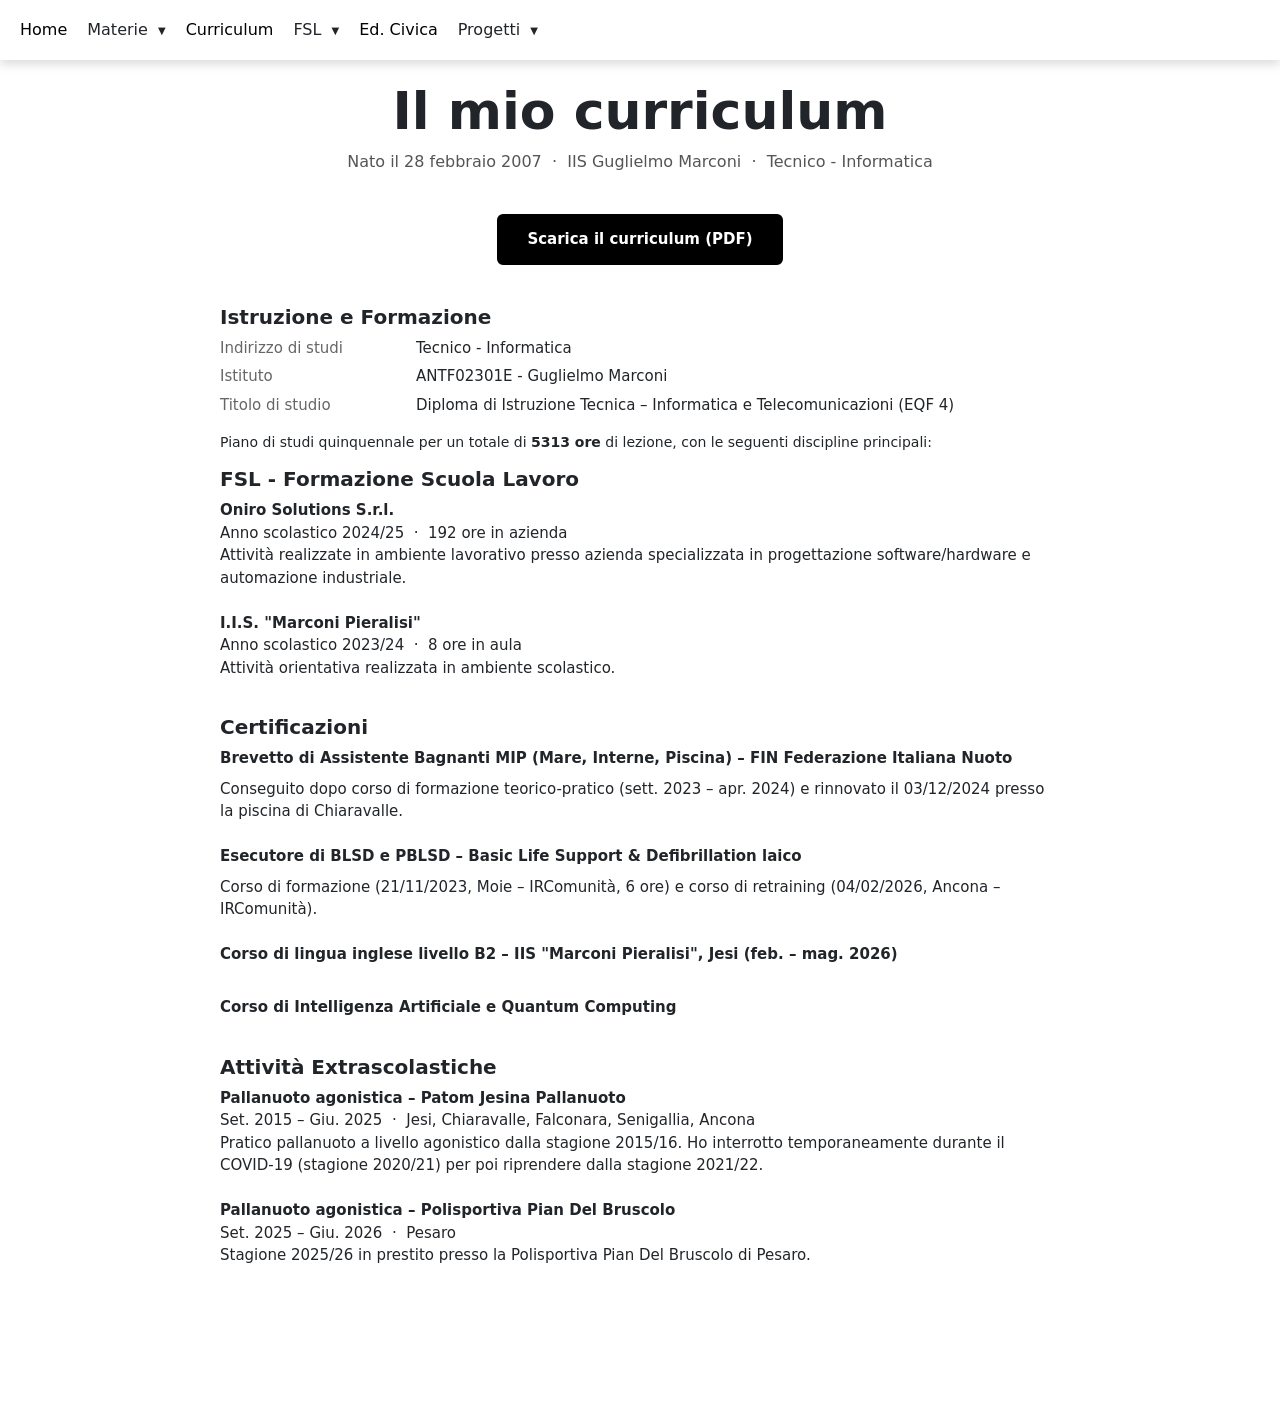
==== commit 6a18efba: "Modifiche alla sezione curriculum: tolta la tabella e aggiungo il bottone, creazione di una nuova ca" ====
--- a/curriculum.html
+++ b/curriculum.html
@@ -51,6 +51,13 @@
             <p class="sottotitolo">Nato il 28 febbraio 2007 &nbsp;·&nbsp; IIS Guglielmo Marconi &nbsp;·&nbsp; Tecnico -
                 Informatica</p>
 
+            <!-- BOTTONE SCARICA PDF -->
+            <div class="cv-download">
+                <a href="documents/Curriculum_CNTMTT07B28E388O.pdf" download class="btn-download">
+                    Scarica il curriculum (PDF)
+                </a>
+            </div>
+
             <!-- ISTRUZIONE E FORMAZIONE -->
             <div class="cv-section">
                 <div><h5><b>Istruzione e Formazione</b></h5></div>
@@ -68,122 +75,6 @@
                     Piano di studi quinquennale per un totale di <strong>5313 ore</strong> di lezione, con le seguenti
                     discipline principali:
                 </p>
-
-                <div style="overflow-x:auto;">
-                    <table class="cv-table">
-                        <thead>
-                            <tr>
-                                <th>Disciplina</th>
-                                <th style="text-align:center;">I</th>
-                                <th style="text-align:center;">II</th>
-                                <th style="text-align:center;">III</th>
-                                <th style="text-align:center;">IV</th>
-                                <th style="text-align:center;">V</th>
-                                <th style="text-align:center;">Tot.</th>
-                            </tr>
-                        </thead>
-                        <tbody>
-                            <tr>
-                                <td>Lingua e Letteratura Italiana</td>
-                                <td style="text-align:center;">132</td>
-                                <td style="text-align:center;">132</td>
-                                <td style="text-align:center;">132</td>
-                                <td style="text-align:center;">132</td>
-                                <td style="text-align:center;">132</td>
-                                <td style="text-align:center;"><strong>660</strong></td>
-                            </tr>
-                            <tr>
-                                <td>Lingua Inglese</td>
-                                <td style="text-align:center;">99</td>
-                                <td style="text-align:center;">99</td>
-                                <td style="text-align:center;">99</td>
-                                <td style="text-align:center;">99</td>
-                                <td style="text-align:center;">99</td>
-                                <td style="text-align:center;"><strong>495</strong></td>
-                            </tr>
-                            <tr>
-                                <td>Informatica</td>
-                                <td style="text-align:center;">—</td>
-                                <td style="text-align:center;">—</td>
-                                <td style="text-align:center;">198</td>
-                                <td style="text-align:center;">198</td>
-                                <td style="text-align:center;">198</td>
-                                <td style="text-align:center;"><strong>594</strong></td>
-                            </tr>
-                            <tr>
-                                <td>Sistemi e Reti</td>
-                                <td style="text-align:center;">—</td>
-                                <td style="text-align:center;">—</td>
-                                <td style="text-align:center;">132</td>
-                                <td style="text-align:center;">132</td>
-                                <td style="text-align:center;">132</td>
-                                <td style="text-align:center;"><strong>396</strong></td>
-                            </tr>
-                            <tr>
-                                <td>Tecnologie e Progettazione Sistemi Informatici</td>
-                                <td style="text-align:center;">—</td>
-                                <td style="text-align:center;">—</td>
-                                <td style="text-align:center;">99</td>
-                                <td style="text-align:center;">99</td>
-                                <td style="text-align:center;">99</td>
-                                <td style="text-align:center;"><strong>297</strong></td>
-                            </tr>
-                            <tr>
-                                <td>Matematica / Mat. e Complementi</td>
-                                <td style="text-align:center;">132</td>
-                                <td style="text-align:center;">132</td>
-                                <td style="text-align:center;">132</td>
-                                <td style="text-align:center;">132</td>
-                                <td style="text-align:center;">99</td>
-                                <td style="text-align:center;"><strong>627</strong></td>
-                            </tr>
-                            <tr>
-                                <td>Storia</td>
-                                <td style="text-align:center;">66</td>
-                                <td style="text-align:center;">66</td>
-                                <td style="text-align:center;">66</td>
-                                <td style="text-align:center;">66</td>
-                                <td style="text-align:center;">66</td>
-                                <td style="text-align:center;"><strong>330</strong></td>
-                            </tr>
-                            <tr>
-                                <td>Scienze Motorie e Sportive</td>
-                                <td style="text-align:center;">66</td>
-                                <td style="text-align:center;">66</td>
-                                <td style="text-align:center;">66</td>
-                                <td style="text-align:center;">66</td>
-                                <td style="text-align:center;">66</td>
-                                <td style="text-align:center;"><strong>330</strong></td>
-                            </tr>
-                            <tr>
-                                <td>Telecomunicazioni</td>
-                                <td style="text-align:center;">—</td>
-                                <td style="text-align:center;">—</td>
-                                <td style="text-align:center;">99</td>
-                                <td style="text-align:center;">99</td>
-                                <td style="text-align:center;">—</td>
-                                <td style="text-align:center;"><strong>198</strong></td>
-                            </tr>
-                            <tr>
-                                <td>Disciplina Autonomia – Intelligenza Artificiale</td>
-                                <td style="text-align:center;">—</td>
-                                <td style="text-align:center;">—</td>
-                                <td style="text-align:center;">—</td>
-                                <td style="text-align:center;">—</td>
-                                <td style="text-align:center;">33</td>
-                                <td style="text-align:center;"><strong>33</strong></td>
-                            </tr>
-                        </tbody>
-                        <tfoot>
-                            <tr>
-                                <td>Totale ore</td>
-                                <td colspan="5"></td>
-                                <td style="text-align:center;">5313</td>
-                            </tr>
-                        </tfoot>
-                    </table>
-                </div>
-                <br>
 
 
                 <!-- FSl -->
--- a/style.css
+++ b/style.css
@@ -27,6 +27,25 @@
 
 .home p {
     font-size: clamp(10px, 2vw, 15px);
+}
+
+/* Cornice circolare per la foto */
+.foto-cerchio {
+    width: clamp(140px, 30vw, 220px);
+    height: clamp(140px, 30vw, 220px);
+    margin: 30px auto 0 auto;     /* centrata orizzontalmente, staccata dal testo */
+    border-radius: 50%;           /* rende il contenitore perfettamente rotondo */
+    overflow: hidden;             /* taglia la foto seguendo il cerchio */
+    border: 3px solid #000000;    /* bordo del cerchio */
+    box-shadow: 0 4px 12px rgba(0, 0, 0, 0.15);
+    background-color: #f2f2f2;    /* sfondo se la foto non è ancora caricata */
+}
+
+.foto-cerchio img {
+    width: 100%;
+    height: 100%;
+    object-fit: cover;            /* riempie il cerchio senza deformare la foto */
+    display: block;
 }
 
 p {
@@ -231,6 +250,30 @@
     margin-bottom: 40px;
 }
 
+/* Bottone per scaricare il PDF del curriculum */
+.cv-download {
+    text-align: center;
+    margin-bottom: 40px;
+}
+
+.btn-download {
+    display: inline-block;
+    text-decoration: none;
+    font-size: clamp(13px, 1.8vw, 15px);
+    font-weight: 600;
+    color: #ffffff;
+    background-color: #000000;
+    padding: 12px 28px;
+    border: 2px solid #000000;
+    border-radius: 6px;
+    transition: background-color 0.3s, color 0.3s;
+}
+
+.btn-download:hover {
+    background-color: #ffffff;
+    color: #000000;
+}
+
 /* Sezioni principali */
 .cv-section {
     margin-bottom: 36px;
